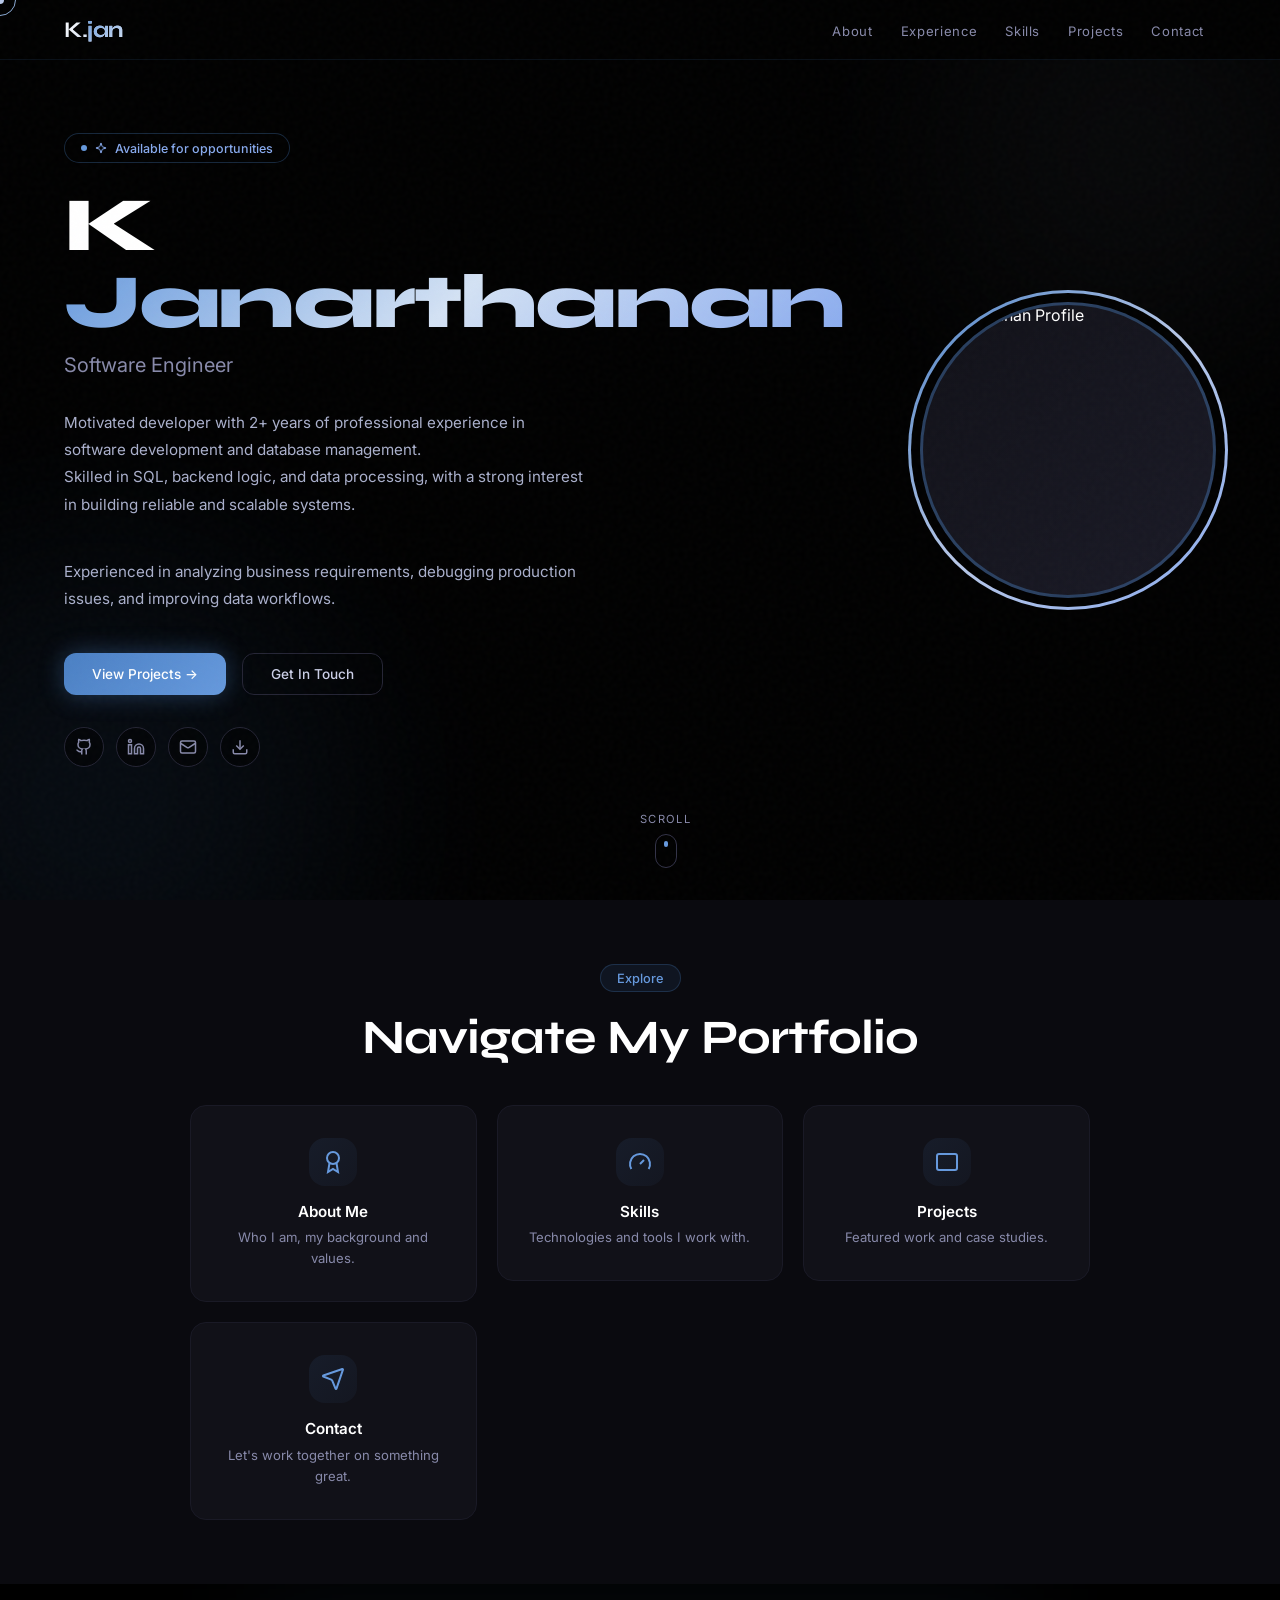
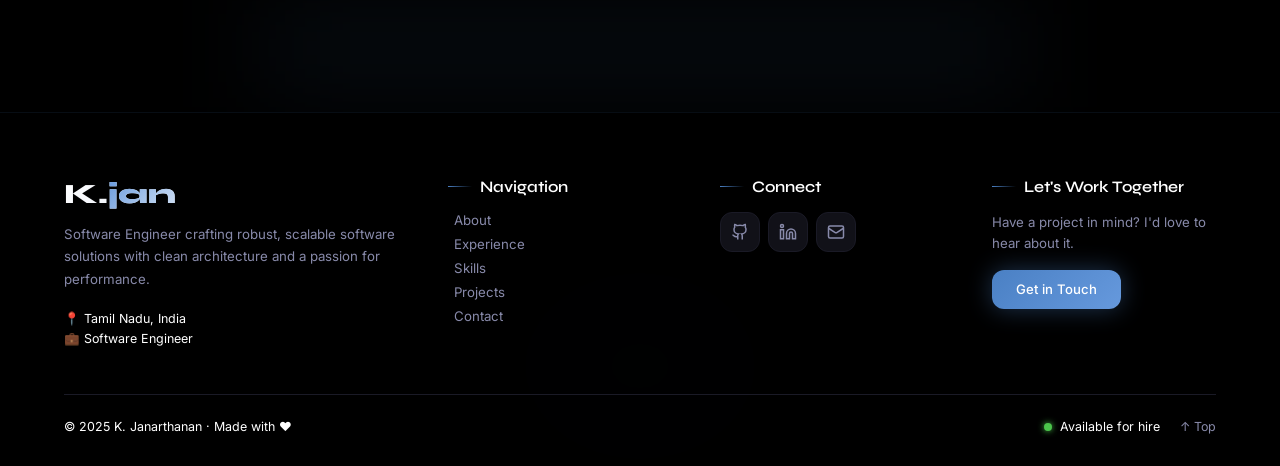
==== index.html @ 94e65953 "first commit" ====
<!DOCTYPE html>
<html lang="en">
<head>
  <meta charset="UTF-8">
  <meta name="viewport" content="width=device-width, initial-scale=1, maximum-scale=5">
  <title>K. Janarthanan | Software Engineer</title>
  <meta name="description" content="K. Janarthanan - Software Engineer specializing in full-stack development, system design, and scalable software solutions.">
  <link rel="preconnect" href="https://fonts.googleapis.com">
  <link href="https://fonts.googleapis.com/css2?family=Inter:wght@300;400;500;600;700&family=Syne:wght@400;500;600;700;800&display=swap" rel="stylesheet">
  <link rel="stylesheet" href="css/style.css">
</head>
<body>

<main id="main-content">

  <!-- HERO -->
  <section id="hero">
    <div class="blob blob-blue" style="width:600px;height:600px;bottom:-200px;left:-200px;opacity:.5"></div>
    <div class="blob blob-pearl" style="width:500px;height:500px;top:-100px;right:-100px;opacity:.5"></div>
    <div class="hero-inner">
      <div class="hero-content">
        <div class="hero-badge">
          <svg width="12" height="12" viewBox="0 0 24 24" fill="none" stroke="currentColor" stroke-width="2"><path d="M9.937 15.5A2 2 0 0 0 8.5 14.063l-6.135-1.582a.5.5 0 0 1 0-.962L8.5 9.936A2 2 0 0 0 9.937 8.5l1.582-6.135a.5.5 0 0 1 .963 0L14.063 8.5A2 2 0 0 0 15.5 9.937l6.135 1.581a.5.5 0 0 1 0 .964L15.5 14.063a2 2 0 0 0-1.437 1.437l-1.582 6.135a.5.5 0 0 1-.963 0z"/></svg>
          Available for opportunities
        </div>
        <h1 class="hero-name">
          <span class="first">K </span>
          <span class="last">Janarthanan</span>
        </h1>
        <p class="hero-role">Software Engineer</p>
        <p class="hero-desc">Motivated developer with 2+ years of professional experience in software development and database management.<br> 
		Skilled in SQL, backend logic, and data processing, with a strong interest in building reliable and scalable systems.
		</p>
		<p class="hero-desc">Experienced in analyzing business requirements, debugging production issues, and improving data workflows.<br> </p>
        <div class="hero-ctas">
          <a href="pages/projects.html" class="btn-primary">View Projects →</a>
          <a href="pages/contact.html" class="btn-outline">Get In Touch</a>
        </div>
        <div class="hero-socials">
          <a href="https://github.com//janarth73" target="_blank" rel="noopener noreferrer" class="hero-social" aria-label="GitHub">
            <svg viewBox="0 0 24 24" fill="none" stroke="currentColor" stroke-width="2"><path d="M15 22v-4a4.8 4.8 0 0 0-1-3.5c3 0 6-2 6-5.5.08-1.25-.27-2.48-1-3.5.28-1.15.28-2.35 0-3.5 0 0-1 0-3 1.5-2.64-.5-5.36-.5-8 0C6 2 5 2 5 2c-.3 1.15-.3 2.35 0 3.5A5.403 5.403 0 0 0 4 9c0 3.5 3 5.5 6 5.5-.39.49-.68 1.05-.85 1.65-.17.6-.22 1.23-.15 1.85v4"/><path d="M9 18c-4.51 2-5-2-7-2"/></svg>
          </a>
          <a href="https://linkedin.com/in/kjanarthanan" target="_blank" rel="noopener noreferrer" class="hero-social" aria-label="LinkedIn">
            <svg viewBox="0 0 24 24" fill="none" stroke="currentColor" stroke-width="2"><path d="M16 8a6 6 0 0 1 6 6v7h-4v-7a2 2 0 0 0-2-2 2 2 0 0 0-2 2v7h-4v-7a6 6 0 0 1 6-6z"/><rect width="4" height="12" x="2" y="9"/><circle cx="4" cy="4" r="2"/></svg>
          </a>
          <a href="mailto:janarthanank2002@email.com" class="hero-social" aria-label="Email">
            <svg viewBox="0 0 24 24" fill="none" stroke="currentColor" stroke-width="2"><rect width="20" height="16" x="2" y="4" rx="2"/><path d="m22 7-8.97 5.7a1.94 1.94 0 0 1-2.06 0L2 7"/></svg>
          </a>
          <a href="resume/JanarthananResume.pdf" class="hero-social" download="K_Janarthanan_Resume.pdf" aria-label="Download Resume">
            <svg viewBox="0 0 24 24" fill="none" stroke="currentColor" stroke-width="2"><path d="M21 15v4a2 2 0 0 1-2 2H5a2 2 0 0 1-2-2v-4"/><polyline points="7 10 12 15 17 10"/><line x1="12" x2="12" y1="15" y2="3"/></svg>
          </a>
        </div>
      </div>
      <div class="hero-avatar-wrap">
        <div class="hero-avatar-ring"><div class="hero-avatar-ring-inner"></div></div>
        <div class="hero-avatar-img"> <img src="images/profile.PNG"  width="290" height="290" alt="Janarthanan Profile">
        <div class="hero-avatar-badge">
          <svg width="28" height="28" viewBox="0 0 24 24" fill="none" stroke="#4a80c4" stroke-width="2"><path d="M15 22v-4a4.8 4.8 0 0 0-1-3.5c3 0 6-2 6-5.5.08-1.25-.27-2.48-1-3.5.28-1.15.28-2.35 0-3.5 0 0-1 0-3 1.5-2.64-.5-5.36-.5-8 0C6 2 5 2 5 2c-.3 1.15-.3 2.35 0 3.5A5.403 5.403 0 0 0 4 9c0 3.5 3 5.5 6 5.5-.39.49-.68 1.05-.85 1.65-.17.6-.22 1.23-.15 1.85v4"/><path d="M9 18c-4.51 2-5-2-7-2"/></svg>
        </div>
        <div class="hero-avatar-badge2">
          <svg width="20" height="20" viewBox="0 0 24 24" fill="none" stroke="#6699dd" stroke-width="2"><polyline points="16 18 22 12 16 6"/><polyline points="8 6 2 12 8 18"/></svg>
        </div>
      </div>
    </div>
    <div class="hero-scroll">Scroll<div class="scroll-mouse"><div class="scroll-wheel"></div></div></div>
  </section>

  <!-- Quick nav cards -->
  <section style="padding:4rem 5%;background:var(--black-90);">
    <div style="text-align:center;margin-bottom:2.5rem;" class="reveal">
      <div class="section-badge">Explore</div>
      <h2 class="section-title">Navigate My Portfolio</h2>
    </div>
    <div style="display:grid;grid-template-columns:repeat(auto-fit,minmax(220px,1fr));gap:1.25rem;max-width:900px;margin:0 auto;" class="reveal">
      <a href="pages/about.html" style="text-decoration:none;">
        <div class="about-card" style="text-align:center;padding:2rem 1.5rem;">
          <div class="about-card-icon" style="margin:0 auto 1rem;"><svg viewBox="0 0 24 24" fill="none" stroke="currentColor" stroke-width="2"><circle cx="12" cy="8" r="6"/><path d="M15.477 12.89 17 22l-5-3-5 3 1.523-9.11"/></svg></div>
          <h4>About Me</h4><p>Who I am, my background and values.</p>
        </div>
      </a>
      <a href="pages/skills.html" style="text-decoration:none;">
        <div class="about-card" style="text-align:center;padding:2rem 1.5rem;">
          <div class="about-card-icon" style="margin:0 auto 1rem;"><svg viewBox="0 0 24 24" fill="none" stroke="currentColor" stroke-width="2"><path d="m12 14 4-4"/><path d="M3.34 19a10 10 0 1 1 17.32 0"/></svg></div>
          <h4>Skills</h4><p>Technologies and tools I work with.</p>
        </div>
      </a>
      <a href="pages/projects.html" style="text-decoration:none;">
        <div class="about-card" style="text-align:center;padding:2rem 1.5rem;">
          <div class="about-card-icon" style="margin:0 auto 1rem;"><svg viewBox="0 0 24 24" fill="none" stroke="currentColor" stroke-width="2"><rect width="20" height="16" x="2" y="4" rx="2"/></svg></div>
          <h4>Projects</h4><p>Featured work and case studies.</p>
        </div>
      </a>
      <a href="pages/contact.html" style="text-decoration:none;">
        <div class="about-card" style="text-align:center;padding:2rem 1.5rem;">
          <div class="about-card-icon" style="margin:0 auto 1rem;"><svg viewBox="0 0 24 24" fill="none" stroke="currentColor" stroke-width="2"><path d="M14.536 21.686a.5.5 0 0 0 .937-.024l6.5-19a.496.496 0 0 0-.635-.635l-19 6.5a.5.5 0 0 0-.024.937l7.93 3.18a2 2 0 0 1 1.112 1.11z"/></svg></div>
          <h4>Contact</h4><p>Let's work together on something great.</p>
        </div>
      </a>
    </div>
  </section>

</main>

<script src="js/layout.js"></script>
<script src="js/main.js"></script>
<script>
  document.addEventListener('DOMContentLoaded', () => {
    if (typeof initShared === 'function') initShared();
  });
</script>
</body>
</html>
---- css/style.css ----
/* =============================================
   K. JANARTHANAN PORTFOLIO — STYLESHEET
   Black & Pearl Blue Theme
   ============================================= */

/* ---- CSS VARIABLES ---- */
:root {
  --black:        #000000;
  --black-90:     #0a0a0f;
  --black-80:     #0f0f1a;
  --zinc-900:     #111118;
  --zinc-800:     #1a1a26;
  --zinc-700:     #252535;
  --zinc-600:     #333348;
  --zinc-400:     #888aaa;
  --zinc-300:     #aab0cc;
  --zinc-200:     #ccd0e8;
  --zinc-100:     #e8ebf5;
  --white:        #ffffff;
  --pearl:        #b8c8e8;
  --pearl-light:  #d4e2f4;
  --pearl-dark:   #8aaad4;
  --blue-500:     #4a80c4;
  --blue-400:     #6699dd;
  --blue-300:     #88aaee;
  --blue-glow:    rgba(74,128,196,0.4);
  --blue-subtle:  rgba(74,128,196,0.1);
  --blue-mid:     rgba(74,128,196,0.2);
}

/* ---- RESET ---- */
*, *::before, *::after { margin: 0; padding: 0; box-sizing: border-box; }
html { scroll-behavior: smooth; }
body {
  font-family: 'Inter', sans-serif;
  background: var(--black);
  color: var(--white);
  overflow-x: hidden;
}

/* ---- SCROLLBAR ---- */
::-webkit-scrollbar { width: 4px; }
::-webkit-scrollbar-track { background: var(--black-90); }
::-webkit-scrollbar-thumb { background: var(--zinc-700); border-radius: 2px; }

/* ---- PROGRESS BAR ---- */
#progress-bar {
  position: fixed; top: 0; left: 0; height: 2px;
  background: linear-gradient(90deg, var(--blue-500), var(--pearl), var(--blue-300));
  z-index: 10000; width: 0%; transition: width 0.1s;
}

/* ---- CURSOR ---- */
.cursor-dot {
  width: 8px; height: 8px; background: var(--pearl);
  border-radius: 50%; position: fixed; pointer-events: none;
  z-index: 9999; transform: translate(-50%, -50%);
}
.cursor-ring {
  width: 32px; height: 32px; border: 1px solid var(--pearl-dark);
  border-radius: 50%; position: fixed; pointer-events: none;
  z-index: 9998; transform: translate(-50%, -50%); transition: all 0.25s ease;
}

/* ---- NOISE OVERLAY ---- */
.noise {
  position: fixed; inset: 0; z-index: 9997; opacity: 0.025;
  pointer-events: none;
  background-image: url("data:image/svg+xml,%3Csvg viewBox='0 0 256 256' xmlns='http://www.w3.org/2000/svg'%3E%3Cfilter id='n'%3E%3CfeTurbulence type='fractalNoise' baseFrequency='.75' stitchTiles='stitch'/%3E%3C/filter%3E%3Crect width='100%25' height='100%25' filter='url(%23n)'/%3E%3C/svg%3E");
}

/* ---- SKIP LINK ---- */
.skip-link {
  position: absolute; top: -100px; left: 1rem;
  background: var(--blue-500); color: #fff;
  padding: 0.5rem 1rem; border-radius: 4px; z-index: 99999;
  transition: top 0.2s; text-decoration: none;
}
.skip-link:focus { top: 1rem; }

/* ---- NAV ---- */
nav {
  position: fixed; top: 0; left: 0; right: 0; z-index: 1000;
  padding: 1rem 5%; display: flex; justify-content: space-between; align-items: center;
  background: rgba(0,0,0,0.85); backdrop-filter: blur(16px);
  border-bottom: 1px solid rgba(74,128,196,0.12); transition: all 0.3s;
}
.nav-logo {
  font-family: 'Syne', sans-serif; font-size: 1.4rem; font-weight: 700;
  background: linear-gradient(135deg, #fff, var(--pearl));
  -webkit-background-clip: text; -webkit-text-fill-color: transparent;
  text-decoration: none; letter-spacing: -0.02em;
}
.nav-logo span {
  background: linear-gradient(135deg, var(--blue-400), var(--pearl-light));
  -webkit-background-clip: text; -webkit-text-fill-color: transparent;
}
.nav-links { display: flex; gap: 0.25rem; list-style: none; }
.nav-links a {
  text-decoration: none; font-size: 0.82rem; padding: 0.5rem 0.75rem;
  border-radius: 0.5rem; color: var(--zinc-400); transition: all 0.2s; letter-spacing: 0.05em;
}
.nav-links a:hover { color: #fff; background: rgba(255,255,255,0.05); }
.nav-links a.active { color: var(--blue-400); background: var(--blue-subtle); }
.hamburger {
  display: none; flex-direction: column; gap: 4px;
  cursor: pointer; padding: 0.5rem; background: none; border: none;
}
.hamburger span { width: 22px; height: 2px; background: #fff; border-radius: 1px; transition: all 0.3s; display: block; }
.nav-mobile-menu {
  display: none; position: fixed; top: 60px; left: 0; right: 0;
  background: rgba(0,0,0,0.97); backdrop-filter: blur(16px);
  border-bottom: 1px solid rgba(74,128,196,0.15);
  padding: 1rem; flex-direction: column; gap: 0.25rem; z-index: 999;
}
.nav-mobile-menu.open { display: flex; }
.nav-mobile-menu a {
  text-decoration: none; color: #fff; padding: 0.75rem 1rem;
  border-radius: 0.5rem; font-size: 0.95rem; transition: all 0.2s;
}
.nav-mobile-menu a:hover { color: var(--blue-400); background: var(--blue-subtle); }

/* ---- SHARED ELEMENTS ---- */
.blob { position: absolute; border-radius: 50%; filter: blur(100px); pointer-events: none; z-index: 0; }
.blob-blue { background: radial-gradient(circle, rgba(74,128,196,0.25), transparent); }
.blob-pearl { background: radial-gradient(circle, rgba(184,200,232,0.12), transparent); }

.section-divider {
  position: relative; height: 8rem; overflow: hidden; background: var(--black); z-index: 1;
}
.section-divider::before {
  content: ''; position: absolute; left: 50%; top: 50%; transform: translate(-50%, -50%);
  width: 60vw; height: 60px; background: rgba(74,128,196,0.12); filter: blur(50px);
}

section { padding: 5rem 5%; position: relative; overflow: hidden; }

.section-header { text-align: center; margin-bottom: 3rem; position: relative; z-index: 1; }
.section-badge {
  display: inline-flex; align-items: center; gap: 0.4rem;
  padding: 0.35rem 1rem; border-radius: 999px;
  background: var(--blue-subtle); border: 1px solid rgba(74,128,196,0.25);
  color: var(--blue-400); font-size: 0.8rem; font-weight: 500; margin-bottom: 1.25rem;
}
.section-title {
  font-family: 'Syne', sans-serif; font-size: clamp(2rem, 4vw, 3rem);
  font-weight: 700; letter-spacing: -0.02em; line-height: 1.1; margin-bottom: 1rem;
}
.section-title .grad {
  background: linear-gradient(135deg, var(--blue-400), var(--pearl-light));
  -webkit-background-clip: text; -webkit-text-fill-color: transparent;
}
.section-sub { color: var(--zinc-400); font-size: 1rem; line-height: 1.7; max-width: 680px; margin: 0 auto; }

.reveal { opacity: 0; transform: translateY(32px); transition: opacity 0.7s ease, transform 0.7s ease; }
.reveal.visible { opacity: 1; transform: translateY(0); }

/* ---- BUTTONS ---- */
.btn-primary {
  padding: 0.75rem 1.75rem;
  background: linear-gradient(135deg, var(--blue-500), var(--blue-400));
  color: #fff; text-decoration: none; border-radius: 0.75rem;
  font-size: 0.85rem; font-weight: 500; transition: all 0.3s;
  box-shadow: 0 0 24px var(--blue-glow); display: inline-flex; align-items: center; gap: 0.4rem;
}
.btn-primary:hover { transform: translateY(-2px); box-shadow: 0 0 36px var(--blue-glow); }
.btn-outline {
  padding: 0.75rem 1.75rem; background: transparent; color: var(--zinc-200);
  text-decoration: none; border-radius: 0.75rem; font-size: 0.85rem; font-weight: 500;
  border: 1px solid var(--zinc-700); transition: all 0.3s;
}
.btn-outline:hover { border-color: var(--blue-400); color: #fff; background: var(--blue-subtle); }
.tag {
  display: inline-flex; padding: 0.25rem 0.6rem; border-radius: 999px; font-size: 0.7rem;
  font-weight: 600; background: var(--blue-subtle); border: 1px solid rgba(74,128,196,0.2);
  color: var(--blue-400); transition: all 0.3s;
}
.tag:hover { background: var(--blue-mid); border-color: rgba(74,128,196,0.4); }
.tag-row { display: flex; flex-wrap: wrap; gap: 0.4rem; }

/* ---- HERO ---- */
#hero { min-height: 100vh; display: flex; align-items: center; justify-content: center; padding: 0 5%; background: var(--black); }
.hero-inner { display: grid; grid-template-columns: 1fr auto; gap: 4rem; align-items: center; max-width: 1200px; width: 100%; margin: 0 auto; }
.hero-badge {
  display: inline-flex; align-items: center; gap: 0.5rem; padding: 0.4rem 1rem;
  border-radius: 999px; background: rgba(0,0,0,0.6); backdrop-filter: blur(8px);
  border: 1px solid rgba(74,128,196,0.3); color: var(--blue-300);
  font-size: 0.78rem; font-weight: 500; margin-bottom: 1.5rem;
  animation: fadeUp 0.8s 0.2s forwards; opacity: 0;
}
.hero-badge::before { content: ''; width: 6px; height: 6px; border-radius: 50%; background: var(--blue-400); animation: pulse 2s infinite; }
.hero-name { font-family: 'Syne', sans-serif; font-size: clamp(2.5rem, 6vw, 5rem); font-weight: 800; letter-spacing: -0.03em; line-height: 1; margin-bottom: 0.75rem; animation: fadeUp 0.8s 0.4s forwards; opacity: 0; }
.hero-name .first { color: #fff; }
.hero-name .last { background: linear-gradient(135deg, var(--blue-400) 0%, var(--pearl-light) 50%, var(--blue-300) 100%); -webkit-background-clip: text; -webkit-text-fill-color: transparent; }
.hero-role { font-size: 1.25rem; font-weight: 400; color: var(--zinc-400); margin-bottom: 2rem; animation: fadeUp 0.8s 0.6s forwards; opacity: 0; }
.hero-desc { font-size: 0.95rem; line-height: 1.8; color: var(--zinc-300); max-width: 520px; margin-bottom: 2.5rem; animation: fadeUp 0.8s 0.8s forwards; opacity: 0; }
.hero-ctas { display: flex; gap: 1rem; flex-wrap: wrap; animation: fadeUp 0.8s 1s forwards; opacity: 0; }
.hero-socials { display: flex; gap: 0.75rem; margin-top: 2rem; animation: fadeUp 0.8s 1.2s forwards; opacity: 0; }
.hero-social {
  display: flex; align-items: center; justify-content: center;
  width: 40px; height: 40px; border-radius: 50%;
  background: rgba(0,0,0,0.5); border: 1px solid var(--zinc-700);
  color: var(--zinc-400); text-decoration: none; transition: all 0.3s;
}
.hero-social:hover { border-color: var(--blue-400); color: var(--blue-400); background: var(--blue-subtle); }
.hero-social svg { width: 18px; height: 18px; }
.hero-avatar-wrap { position: relative; width: 320px; height: 320px; flex-shrink: 0; animation: fadeUp 0.8s 0.5s forwards; opacity: 0; }
.hero-avatar-ring { position: absolute; inset: 0; border-radius: 50%; padding: 3px; background: linear-gradient(135deg, var(--blue-500), var(--pearl), var(--blue-300)); }
.hero-avatar-ring-inner { width: 100%; height: 100%; border-radius: 50%; background: var(--black); }
.hero-avatar-img {
  position: absolute; inset: 12px; border-radius: 50%; overflow: hidden;
  border: 3px solid rgba(74,128,196,0.4);
  display: flex; align-items: center; justify-content: center;
  background: linear-gradient(135deg, var(--zinc-900), var(--zinc-800));
}
.hero-avatar-initials { font-family: 'Syne', sans-serif; font-size: 4rem; font-weight: 800; background: linear-gradient(135deg, var(--blue-400), var(--pearl-light)); -webkit-background-clip: text; -webkit-text-fill-color: transparent; }
.hero-avatar-badge, .hero-avatar-badge2 {
  position: absolute; background: var(--zinc-900); border: 1px solid rgba(74,128,196,0.3); padding: 0.6rem; border-radius: 0.75rem; z-index: 2;
}
.hero-avatar-badge { top: -8px; right: -8px; animation: float 3s ease-in-out infinite; }
.hero-avatar-badge2 { bottom: -8px; left: -8px; animation: float 3s 1.5s ease-in-out infinite; }
.hero-scroll {
  position: absolute; bottom: 2rem; left: 50%; transform: translateX(-50%);
  display: flex; flex-direction: column; align-items: center; gap: 0.5rem;
  color: var(--zinc-400); font-size: 0.7rem; letter-spacing: 0.12em; text-transform: uppercase;
  animation: fadeUp 1s 1.6s forwards; opacity: 0;
}
.scroll-mouse { width: 22px; height: 34px; border: 1px solid var(--zinc-600); border-radius: 99px; display: flex; justify-content: center; padding-top: 6px; }
.scroll-wheel { width: 4px; height: 6px; background: var(--blue-400); border-radius: 99px; animation: scrollDown 2s infinite; }

/* ---- ABOUT ---- */
#about { background: var(--black-90); }
.about-grid { display: grid; grid-template-columns: 1fr 1fr; gap: 4rem; align-items: start; position: relative; z-index: 1; }
.about-text p { font-size: 0.95rem; line-height: 1.9; color: var(--zinc-300); margin-bottom: 1.25rem; }
.about-text strong { color: #fff; font-weight: 500; }
.about-stats { display: grid; grid-template-columns: 1fr 1fr; gap: 2px; margin-top: 2.5rem; }
.stat-card { background: var(--zinc-900); border: 1px solid var(--zinc-800); padding: 1.5rem; transition: all 0.3s; }
.stat-card:hover { border-color: rgba(74,128,196,0.3); }
.stat-num { font-family: 'Syne', sans-serif; font-size: 2.5rem; font-weight: 700; background: linear-gradient(135deg, var(--blue-400), var(--pearl)); -webkit-background-clip: text; -webkit-text-fill-color: transparent; }
.stat-label { font-size: 0.72rem; letter-spacing: 0.1em; text-transform: uppercase; color: var(--zinc-400); margin-top: 0.25rem; }
.about-info { background: var(--zinc-900); border: 1px solid var(--zinc-800); border-radius: 1rem; padding: 1.5rem; }
.about-info-item { display: flex; justify-content: space-between; padding: 0.85rem 0; border-bottom: 1px solid var(--zinc-800); font-size: 0.88rem; }
.about-info-item:last-child { border-bottom: none; }
.about-info-key { font-size: 0.72rem; letter-spacing: 0.1em; text-transform: uppercase; color: var(--zinc-400); }
.about-info-val { color: var(--zinc-200); }
.open-to-work { color: #4bc44b !important; }
.about-cards { display: grid; grid-template-columns: 1fr 1fr; gap: 1rem; margin-top: 1.5rem; }
.about-card { background: var(--zinc-900); border: 1px solid var(--zinc-800); border-radius: 1rem; padding: 1.5rem; transition: all 0.4s; position: relative; overflow: hidden; }
.about-card::before { content: ''; position: absolute; inset: 0; background: linear-gradient(135deg, rgba(74,128,196,0.12), transparent); opacity: 0; transition: opacity 0.4s; }
.about-card:hover { border-color: rgba(74,128,196,0.4); }
.about-card:hover::before { opacity: 1; }
.about-card-icon { width: 48px; height: 48px; border-radius: 1rem; background: linear-gradient(135deg, var(--blue-subtle), rgba(74,128,196,0.05)); display: flex; align-items: center; justify-content: center; margin-bottom: 1rem; color: var(--blue-400); }
.about-card-icon svg { width: 24px; height: 24px; }
.about-card h4 { font-size: 0.95rem; font-weight: 600; color: #fff; margin-bottom: 0.4rem; }
.about-card p { font-size: 0.82rem; color: var(--zinc-400); line-height: 1.6; }

/* ---- EXPERIENCE / TIMELINE ---- */
#experience { background: var(--black-80); }
.timeline { position: relative; max-width: 900px; margin: 0 auto; }
.timeline::before { content: ''; position: absolute; left: 50%; top: 0; bottom: 0; width: 1px; background: linear-gradient(to bottom, rgba(74,128,196,0.5), rgba(74,128,196,0.2), transparent); transform: translateX(-50%); }
.timeline-item { position: relative; margin-bottom: 3rem; }
.timeline-dot { position: absolute; left: 50%; top: 0; width: 14px; height: 14px; background: var(--blue-500); border-radius: 50%; transform: translateX(-50%); box-shadow: 0 0 0 3px var(--black), 0 0 0 5px rgba(74,128,196,0.3); }
.tl-dot-faded { background: rgba(74,128,196,0.5); }
.tl-dot-faded2 { background: rgba(74,128,196,0.35); }
.timeline-content { background: var(--zinc-900); border: 1px solid var(--zinc-800); border-radius: 1rem; padding: 1.5rem; transition: all 0.3s; position: relative; }
.timeline-content::before { content: ''; position: absolute; top: 0; left: 0; right: 0; height: 2px; background: linear-gradient(90deg, var(--blue-500), var(--pearl-dark)); border-radius: 1rem 1rem 0 0; opacity: 0; transition: opacity 0.3s; }
.timeline-content:hover { border-color: rgba(74,128,196,0.35); }
.timeline-content:hover::before { opacity: 1; }
.tl-right { margin-left: 55%; }
.tl-left { margin-right: 55%; }
.timeline-date { font-size: 0.72rem; letter-spacing: 0.1em; text-transform: uppercase; color: var(--zinc-400); margin-bottom: 0.5rem; display: flex; align-items: center; gap: 0.5rem; flex-wrap: wrap; }
.timeline-status { padding: 0.2rem 0.5rem; border-radius: 999px; font-size: 0.65rem; font-weight: 600; }
.status-current { background: rgba(74,196,74,0.1); border: 1px solid rgba(74,196,74,0.3); color: #4bc44b; }
.status-past { background: var(--zinc-800); border: 1px solid var(--zinc-700); color: var(--zinc-400); }
.timeline-job { font-family: 'Syne', sans-serif; font-size: 1.2rem; font-weight: 600; color: #fff; margin-bottom: 0.25rem; transition: color 0.3s; }
.timeline-content:hover .timeline-job { color: var(--blue-400); }
.timeline-company { font-size: 0.88rem; color: var(--zinc-400); margin-bottom: 1rem; }
.timeline-desc { font-size: 0.85rem; color: var(--zinc-300); line-height: 1.7; margin-bottom: 1rem; }
.timeline-bullets { list-style: none; margin-bottom: 1rem; }
.timeline-bullets li { font-size: 0.83rem; color: var(--zinc-300); padding: 0.3rem 0 0.3rem 1.2rem; position: relative; }
.timeline-bullets li::before { content: '▸'; position: absolute; left: 0; color: var(--blue-400); }
.tl-cta { text-align: center; margin-top: 3rem; color: var(--zinc-400); font-size: 0.85rem; }
.tl-cta a { color: var(--blue-300); margin-left: 0.4rem; text-decoration: none; transition: color 0.2s; }
.tl-cta a:hover { color: var(--pearl-light); }

/* ---- SKILLS ---- */
#skills { background: var(--black); }
.skills-tabs { display: flex; gap: 0.5rem; margin-bottom: 2.5rem; flex-wrap: wrap; }
.skill-tab {
  padding: 0.5rem 1.25rem; border-radius: 999px; font-size: 0.82rem; cursor: pointer;
  border: 1px solid var(--zinc-700); color: var(--zinc-400); background: transparent;
  transition: all 0.3s; font-family: 'Inter', sans-serif;
}
.skill-tab.active, .skill-tab:hover { background: var(--blue-subtle); border-color: rgba(74,128,196,0.5); color: var(--blue-400); }
.skills-featured { background: var(--zinc-900); border: 1px solid var(--zinc-800); border-radius: 1.25rem; padding: 2rem; margin-bottom: 2rem; }
.skills-featured-title { font-family: 'Syne', sans-serif; font-size: 1.75rem; font-weight: 700; background: linear-gradient(135deg, var(--blue-400), var(--pearl-light)); -webkit-background-clip: text; -webkit-text-fill-color: transparent; margin-bottom: 1.25rem; }
.skills-pills { display: flex; flex-wrap: wrap; gap: 0.5rem; }
.skill-pill {
  padding: 0.5rem 1rem; border-radius: 999px; background: var(--zinc-800);
  border: 1px solid rgba(74,128,196,0.2); color: var(--zinc-200);
  font-size: 0.82rem; transition: all 0.3s; cursor: default;
}
.skill-pill:hover { border-color: rgba(74,128,196,0.5); background: var(--blue-subtle); color: #fff; }
.skills-tech-grid { display: grid; grid-template-columns: repeat(auto-fill, minmax(100px, 1fr)); gap: 0.75rem; margin-top: 2rem; }
.tech-card {
  background: var(--zinc-900); border: 1px solid var(--zinc-800); border-radius: 0.75rem;
  padding: 1rem; display: flex; flex-direction: column; align-items: center; gap: 0.5rem;
  transition: all 0.3s; cursor: default;
}
.tech-card:hover { border-color: rgba(74,128,196,0.4); background: var(--zinc-800); box-shadow: 0 0 20px rgba(74,128,196,0.15); }
.tech-icon { width: 36px; height: 36px; color: var(--blue-400); }
.tech-name { font-size: 0.72rem; color: var(--zinc-400); text-align: center; font-weight: 500; }
.tech-card:hover .tech-name { color: #fff; }
.skills-marquee-wrap { overflow: hidden; position: relative; margin-top: 2rem; }
.skills-marquee-wrap::before, .skills-marquee-wrap::after { content: ''; position: absolute; top: 0; bottom: 0; width: 5rem; z-index: 2; pointer-events: none; }
.skills-marquee-wrap::before { left: 0; background: linear-gradient(to right, var(--black), transparent); }
.skills-marquee-wrap::after { right: 0; background: linear-gradient(to left, var(--black), transparent); }
.skills-marquee { display: flex; gap: 0.75rem; animation: marquee 25s linear infinite; }
.marquee-item {
  flex-shrink: 0; padding: 0.45rem 1rem; border-radius: 999px;
  background: var(--zinc-900); border: 1px solid var(--zinc-800);
  color: var(--zinc-400); font-size: 0.8rem; white-space: nowrap; transition: all 0.3s;
}
.marquee-item:hover { border-color: rgba(74,128,196,0.3); color: #fff; }

/* ---- PROJECTS ---- */
#projects { background: var(--black-90); }
.projects-filters { display: flex; flex-wrap: wrap; gap: 0.5rem; justify-content: center; margin-bottom: 2.5rem; }
.filter-btn {
  padding: 0.4rem 1rem; border-radius: 999px; font-size: 0.8rem; cursor: pointer;
  border: 1px solid var(--zinc-700); color: var(--zinc-400); background: transparent;
  transition: all 0.3s; font-family: 'Inter', sans-serif;
}
.filter-btn.active { background: linear-gradient(135deg, var(--blue-500), var(--blue-400)); border-color: transparent; color: #fff; box-shadow: 0 0 16px rgba(74,128,196,0.3); }
.filter-btn:not(.active):hover { border-color: rgba(74,128,196,0.4); color: var(--blue-400); background: var(--blue-subtle); }
.projects-grid { display: grid; grid-template-columns: repeat(auto-fill, minmax(320px, 1fr)); gap: 1.25rem; }
.project-card {
  background: var(--zinc-900); border: 1px solid var(--zinc-800); border-radius: 1rem;
  overflow: hidden; transition: all 0.4s; cursor: default;
  position: relative; display: flex; flex-direction: column;
}
.project-card::before { content: ''; position: absolute; top: 0; left: 0; right: 0; height: 2px; background: linear-gradient(90deg, var(--blue-500), var(--pearl-dark)); opacity: 0; transition: opacity 0.3s; }
.project-card:hover { transform: translateY(-4px); border-color: rgba(74,128,196,0.4); box-shadow: 0 20px 40px rgba(0,0,0,0.5), 0 0 30px rgba(74,128,196,0.1); }
.project-card:hover::before { opacity: 1; }
.project-img { position: relative; height: 180px; overflow: hidden; background: linear-gradient(135deg, var(--zinc-900), var(--zinc-800)); }
.project-img-placeholder { width: 100%; height: 100%; display: flex; align-items: center; justify-content: center; }
.project-num-bg { font-family: 'Syne', sans-serif; font-size: 5rem; font-weight: 800; color: rgba(74,128,196,0.08); line-height: 1; }
.project-category {
  position: absolute; top: 0.75rem; left: 0.75rem; padding: 0.25rem 0.6rem;
  border-radius: 999px; font-size: 0.7rem; font-weight: 500;
  background: rgba(0,0,0,0.6); backdrop-filter: blur(8px);
  border: 1px solid rgba(74,128,196,0.3); color: var(--blue-300);
}
.project-body { padding: 1.25rem; flex: 1; display: flex; flex-direction: column; }
.project-title { font-family: 'Syne', sans-serif; font-size: 1.1rem; font-weight: 600; color: #fff; margin-bottom: 0.5rem; transition: color 0.3s; display: flex; align-items: center; gap: 0.4rem; }
.project-card:hover .project-title { color: var(--blue-400); }
.project-arrow { width: 16px; height: 16px; opacity: 0; transform: translateX(-4px); transition: all 0.3s; flex-shrink: 0; }
.project-card:hover .project-arrow { opacity: 1; transform: translateX(0); }
.project-desc { font-size: 0.83rem; color: var(--zinc-400); line-height: 1.65; margin-bottom: 1rem; flex: 1; }
.project-tags { display: flex; flex-wrap: wrap; gap: 0.35rem; margin-bottom: 1rem; }
.project-footer { border-top: 1px solid var(--zinc-800); padding-top: 0.75rem; display: flex; gap: 0.5rem; }
.btn-code, .btn-demo {
  flex: 1; padding: 0.5rem 0.75rem; border-radius: 0.5rem; font-size: 0.75rem;
  font-weight: 500; text-align: center; text-decoration: none; transition: all 0.3s;
  display: flex; align-items: center; justify-content: center; gap: 0.35rem;
}
.btn-code { background: var(--zinc-800); border: 1px solid var(--zinc-700); color: var(--zinc-300); }
.btn-code:hover { border-color: rgba(74,128,196,0.4); color: #fff; }
.btn-demo { background: linear-gradient(135deg, var(--blue-500), var(--blue-400)); color: #fff; border: none; box-shadow: 0 0 12px rgba(74,128,196,0.25); }
.btn-demo:hover { box-shadow: 0 0 20px rgba(74,128,196,0.4); transform: translateY(-1px); }

/* ---- CONTACT ---- */
#contact { background: var(--black); }
.contact-grid { display: grid; grid-template-columns: 1fr 1fr; gap: 3rem; max-width: 1000px; margin: 0 auto; position: relative; z-index: 1; }
.contact-form-card { background: var(--zinc-900); border: 1px solid var(--zinc-800); border-radius: 1rem; padding: 2rem; transition: border-color 0.3s; }
.contact-form-card:hover { border-color: rgba(74,128,196,0.2); }
.form-title { font-family: 'Syne', sans-serif; font-size: 1.25rem; font-weight: 600; color: #fff; margin-bottom: 0.5rem; display: flex; align-items: center; gap: 0.5rem; }
.form-subtitle { font-size: 0.83rem; color: var(--zinc-400); margin-bottom: 1.5rem; }
.form-row { display: grid; grid-template-columns: 1fr 1fr; gap: 1rem; margin-bottom: 0; }
.form-group { margin-bottom: 1rem; }
.form-label { display: block; font-size: 0.8rem; font-weight: 500; color: var(--zinc-300); margin-bottom: 0.4rem; }
.form-input, .form-textarea {
  width: 100%; background: rgba(255,255,255,0.04); border: 1px solid var(--zinc-700);
  border-radius: 0.5rem; padding: 0.7rem 0.9rem;
  font-family: 'Inter', sans-serif; font-size: 0.88rem; color: #fff; outline: none;
  transition: border-color 0.2s;
}
.form-input::placeholder, .form-textarea::placeholder { color: var(--zinc-600); }
.form-input:focus, .form-textarea:focus { border-color: var(--blue-400); }
.form-textarea { min-height: 130px; resize: none; }
.btn-submit {
  width: 100%; padding: 0.85rem; background: linear-gradient(135deg, var(--blue-500), var(--blue-400));
  color: #fff; border: none; border-radius: 0.5rem;
  font-family: 'Inter', sans-serif; font-size: 0.88rem; font-weight: 500; cursor: pointer;
  transition: all 0.3s; box-shadow: 0 0 20px rgba(74,128,196,0.25);
}
.btn-submit:hover { box-shadow: 0 0 32px rgba(74,128,196,0.4); transform: translateY(-1px); }
.contact-info-card { background: var(--zinc-900); border: 1px solid var(--zinc-800); border-radius: 1rem; padding: 2rem; margin-bottom: 1rem; }
.contact-info-title { font-family: 'Syne', sans-serif; font-size: 1.25rem; font-weight: 600; color: #fff; margin-bottom: 1.5rem; display: flex; align-items: center; gap: 0.5rem; }
.contact-row { display: flex; align-items: flex-start; gap: 1rem; padding: 0.75rem 0; border-bottom: 1px solid var(--zinc-800); }
.contact-icon { width: 42px; height: 42px; border-radius: 0.75rem; background: linear-gradient(135deg, var(--blue-subtle), rgba(74,128,196,0.05)); display: flex; align-items: center; justify-content: center; flex-shrink: 0; color: var(--blue-400); }
.contact-icon svg { width: 18px; height: 18px; }
.contact-label { font-size: 0.72rem; letter-spacing: 0.08em; text-transform: uppercase; color: var(--zinc-400); margin-bottom: 0.2rem; }
.contact-val { font-size: 0.88rem; color: var(--zinc-200); }
.contact-val a { color: var(--blue-300); text-decoration: none; transition: color 0.2s; }
.contact-val a:hover { color: var(--pearl-light); }
.available-badge { background: linear-gradient(135deg, rgba(74,128,196,0.15), rgba(74,128,196,0.05)); border: 1px solid rgba(74,128,196,0.25); border-radius: 1rem; padding: 1.25rem; display: flex; align-items: center; gap: 1rem; }
.avail-dot { width: 10px; height: 10px; border-radius: 50%; background: #4bc44b; flex-shrink: 0; box-shadow: 0 0 8px #4bc44b; animation: pulse 2s infinite; }
.avail-text h4 { font-size: 0.95rem; font-weight: 600; background: linear-gradient(135deg, var(--blue-400), var(--pearl-light)); -webkit-background-clip: text; -webkit-text-fill-color: transparent; }
.avail-text p { font-size: 0.8rem; color: var(--zinc-400); margin-top: 0.2rem; }

/* ---- FOOTER ---- */
footer { background: var(--black); border-top: 1px solid rgba(74,128,196,0.1); padding: 4rem 5% 2rem; position: relative; overflow: hidden; }
.footer-grid { display: grid; grid-template-columns: 1.5fr 1fr 1fr 1fr; gap: 3rem; margin-bottom: 3rem; position: relative; z-index: 1; }
.footer-brand {
  font-family: 'Syne', sans-serif; font-size: 1.75rem; font-weight: 800;
  background: linear-gradient(135deg, #fff, var(--pearl));
  -webkit-background-clip: text; -webkit-text-fill-color: transparent;
  display: block; margin-bottom: 0.75rem; text-decoration: none;
}
.footer-brand span { background: linear-gradient(135deg, var(--blue-400), var(--pearl-light)); -webkit-background-clip: text; -webkit-text-fill-color: transparent; }
.footer-desc { font-size: 0.83rem; color: var(--zinc-400); line-height: 1.7; margin-bottom: 1.25rem; }
.footer-meta { display: flex; flex-direction: column; gap: 0.35rem; font-size: 0.78rem; color: var(--zinc-500); }
.footer-heading { font-family: 'Syne', sans-serif; font-size: 1rem; font-weight: 600; color: #fff; margin-bottom: 1rem; display: flex; align-items: center; gap: 0.5rem; }
.footer-heading::before { content: ''; display: inline-block; width: 24px; height: 1px; background: linear-gradient(to right, var(--blue-500), transparent); }
.footer-links { list-style: none; }
.footer-links li { margin-bottom: 0.5rem; }
.footer-links a { font-size: 0.83rem; color: var(--zinc-400); text-decoration: none; transition: all 0.2s; display: flex; align-items: center; gap: 0.35rem; }
.footer-links a::before { content: ''; display: inline-block; width: 0; height: 1px; background: var(--blue-400); transition: width 0.2s; }
.footer-links a:hover { color: var(--blue-400); }
.footer-links a:hover::before { width: 8px; }
.footer-socials { display: grid; grid-template-columns: repeat(3, 40px); gap: 0.5rem; }
.footer-social { display: flex; align-items: center; justify-content: center; width: 40px; height: 40px; border-radius: 0.75rem; background: var(--zinc-900); border: 1px solid var(--zinc-800); color: var(--zinc-400); text-decoration: none; transition: all 0.3s; }
.footer-social:hover { border-color: rgba(74,128,196,0.4); color: var(--blue-400); background: var(--blue-subtle); }
.footer-social svg { width: 18px; height: 18px; }
.footer-cta-text { font-size: 0.83rem; color: var(--zinc-400); margin-bottom: 1rem; line-height: 1.6; }
.footer-cta-btn { font-size: 0.82rem; padding: 0.7rem 1.5rem; border-radius: 0.75rem; }
.footer-bottom { border-top: 1px solid var(--zinc-800); padding-top: 1.5rem; display: flex; justify-content: space-between; align-items: center; flex-wrap: wrap; gap: 1rem; position: relative; z-index: 1; }
.footer-copy { font-size: 0.78rem; color: var(--zinc-500); }
.footer-right { display: flex; align-items: center; gap: 1.25rem; }
.footer-hire { display: flex; align-items: center; gap: 0.5rem; font-size: 0.78rem; color: var(--zinc-500); }
.hire-dot { width: 8px; height: 8px; border-radius: 50%; background: #4bc44b; box-shadow: 0 0 6px #4bc44b; }
.back-top { background: none; border: none; cursor: pointer; color: var(--zinc-400); font-size: 0.78rem; display: flex; align-items: center; gap: 0.35rem; transition: color 0.2s; font-family: 'Inter', sans-serif; }
.back-top:hover { color: var(--blue-400); }

/* ---- ANIMATIONS ---- */
@keyframes fadeUp   { from { opacity: 0; transform: translateY(28px); } to { opacity: 1; transform: translateY(0); } }
@keyframes pulse    { 0%,100% { opacity:1; transform:scale(1); } 50% { opacity:.5; transform:scale(.8); } }
@keyframes float    { 0%,100% { transform:translateY(0); } 50% { transform:translateY(-8px); } }
@keyframes scrollDown { 0% { transform:translateY(0); opacity:1; } 100% { transform:translateY(12px); opacity:0; } }
@keyframes marquee  { from { transform:translateX(0); } to { transform:translateX(-50%); } }

/* ---- RESPONSIVE ---- */
@media (max-width: 1024px) {
  .footer-grid { grid-template-columns: 1fr 1fr; }
}
@media (max-width: 900px) {
  .about-grid { grid-template-columns: 1fr; }
  .contact-grid { grid-template-columns: 1fr; }
  .hero-avatar-wrap { display: none; }
  .hero-inner { grid-template-columns: 1fr; }
  .timeline::before { left: 0; }
  .timeline-dot { left: 0; transform: none; }
  .tl-right, .tl-left { margin-left: 2rem !important; margin-right: 0 !important; }
  .form-row { grid-template-columns: 1fr; }
}
@media (max-width: 640px) {
  nav { padding: 0.75rem 4%; }
  .nav-links { display: none; }
  .hamburger { display: flex; }
  section { padding: 4rem 4%; }
  .about-cards { grid-template-columns: 1fr; }
  .footer-grid { grid-template-columns: 1fr; }
  .hero-ctas { flex-direction: column; }
  .projects-grid { grid-template-columns: 1fr; }
  .skills-tech-grid { grid-template-columns: repeat(3, 1fr); }
}
/* =============================================
   EXPERIENCE PAGE — experience.css
   K. Janarthanan Portfolio
   ============================================= */

/* ── PAGE HERO ── */
.exp-page-hero {
  padding: 8rem 5% 3rem;
  text-align: center;
  position: relative;
  overflow: hidden;
}
.exp-page-hero .blob {
  position: absolute;
}

/* ── STATS STRIP ── */
.exp-stats {
  display: grid;
  grid-template-columns: repeat(4, 1fr);
  gap: 1px;
  max-width: 900px;
  margin: 3rem auto 0;
}
.exp-stat {
  background: var(--zinc-900);
  border: 1px solid var(--zinc-800);
  padding: 1.75rem 1.5rem;
  text-align: center;
  transition: border-color 0.3s;
}
.exp-stat:hover {
  border-color: rgba(74, 128, 196, 0.35);
}
.exp-stat-num {
  font-family: 'Syne', sans-serif;
  font-size: 2.4rem;
  font-weight: 700;
  background: linear-gradient(135deg, var(--blue-400), var(--pearl-light));
  -webkit-background-clip: text;
  -webkit-text-fill-color: transparent;
  line-height: 1;
  margin-bottom: 0.4rem;
}
.exp-stat-label {
  font-size: 0.72rem;
  letter-spacing: 0.1em;
  text-transform: uppercase;
  color: var(--zinc-400);
}

/* ── FILTER TABS ── */
.exp-filters {
  display: flex;
  gap: 0.5rem;
  justify-content: center;
  flex-wrap: wrap;
  margin: 3rem 0 2.5rem;
}
.exp-filter {
  padding: 0.45rem 1.2rem;
  border-radius: 999px;
  font-size: 0.8rem;
  cursor: pointer;
  border: 1px solid var(--zinc-700);
  color: var(--zinc-400);
  background: transparent;
  transition: all 0.3s;
  font-family: 'Inter', sans-serif;
}
.exp-filter.active {
  background: linear-gradient(135deg, var(--blue-500), var(--blue-400));
  border-color: transparent;
  color: #fff;
  box-shadow: 0 0 16px rgba(74, 128, 196, 0.3);
}
.exp-filter:not(.active):hover {
  border-color: rgba(74, 128, 196, 0.4);
  color: var(--blue-400);
  background: var(--blue-subtle);
}

/* ── EXPERIENCE CARDS ── */
.exp-section {
  padding: 0 5% 5rem;
  position: relative;
}
.exp-list {
  max-width: 900px;
  margin: 0 auto;
  display: flex;
  flex-direction: column;
  gap: 1.5rem;
}

.exp-card {
  background: var(--zinc-900);
  border: 1px solid var(--zinc-800);
  border-radius: 1.25rem;
  overflow: hidden;
  transition: all 0.4s;
  position: relative;
}
.exp-card::before {
  content: '';
  position: absolute;
  top: 0;
  left: 0;
  right: 0;
  height: 3px;
  background: linear-gradient(90deg, var(--blue-500), var(--pearl-dark));
  opacity: 0;
  transition: opacity 0.3s;
}
.exp-card:hover {
  border-color: rgba(74, 128, 196, 0.4);
  box-shadow: 0 16px 40px rgba(0, 0, 0, 0.4), 0 0 30px rgba(74, 128, 196, 0.08);
  transform: translateY(-2px);
}
.exp-card:hover::before {
  opacity: 1;
}

/* Card Header */
.exp-card-header {
  display: flex;
  align-items: flex-start;
  gap: 1.25rem;
  padding: 1.75rem 1.75rem 1.25rem;
  cursor: pointer;
}
.exp-logo {
  width: 56px;
  height: 56px;
  border-radius: 0.875rem;
  background: linear-gradient(135deg, var(--zinc-800), var(--zinc-700));
  border: 1px solid var(--zinc-700);
  display: flex;
  align-items: center;
  justify-content: center;
  flex-shrink: 0;
  font-family: 'Syne', sans-serif;
  font-size: 1.4rem;
  font-weight: 800;
  color: var(--blue-400);
  transition: border-color 0.3s;
}
.exp-card:hover .exp-logo {
  border-color: rgba(74, 128, 196, 0.4);
}
.exp-header-info {
  flex: 1;
  min-width: 0;
}
.exp-job-title {
  font-family: 'Syne', sans-serif;
  font-size: 1.15rem;
  font-weight: 600;
  color: #fff;
  margin-bottom: 0.25rem;
  transition: color 0.3s;
}
.exp-card:hover .exp-job-title {
  color: var(--blue-400);
}
.exp-company {
  font-size: 0.88rem;
  color: var(--zinc-300);
  font-weight: 500;
  margin-bottom: 0.5rem;
}
.exp-meta {
  display: flex;
  align-items: center;
  gap: 0.75rem;
  flex-wrap: wrap;
}
.exp-meta-item {
  display: flex;
  align-items: center;
  gap: 0.3rem;
  font-size: 0.75rem;
  color: var(--zinc-400);
}
.exp-meta-item svg {
  width: 13px;
  height: 13px;
  flex-shrink: 0;
}
.exp-header-right {
  display: flex;
  flex-direction: column;
  align-items: flex-end;
  gap: 0.5rem;
  flex-shrink: 0;
}
.exp-date-badge {
  padding: 0.3rem 0.8rem;
  border-radius: 999px;
  font-size: 0.72rem;
  font-weight: 600;
  background: var(--blue-subtle);
  border: 1px solid rgba(74, 128, 196, 0.25);
  color: var(--blue-400);
  white-space: nowrap;
}
.exp-type-badge {
  padding: 0.25rem 0.65rem;
  border-radius: 999px;
  font-size: 0.68rem;
  font-weight: 600;
  background: var(--zinc-800);
  border: 1px solid var(--zinc-700);
  color: var(--zinc-400);
}
.exp-toggle-btn {
  display: flex;
  align-items: center;
  gap: 0.3rem;
  font-size: 0.75rem;
  color: var(--zinc-400);
  background: none;
  border: none;
  cursor: pointer;
  font-family: 'Inter', sans-serif;
  transition: color 0.2s;
  padding: 0;
  margin-top: 0.25rem;
}
.exp-toggle-btn:hover {
  color: var(--blue-400);
}
.exp-toggle-btn svg {
  width: 14px;
  height: 14px;
  transition: transform 0.3s;
}
.exp-toggle-btn.open svg {
  transform: rotate(180deg);
}

/* Card Body — Accordion */
.exp-card-body {
  max-height: 0;
  overflow: hidden;
  transition: max-height 0.5s cubic-bezier(0.4, 0, 0.2, 1), padding 0.3s;
}
.exp-card-body.open {
  max-height: 1000px;
}
.exp-card-body-inner {
  padding: 0 1.75rem 1.75rem;
  border-top: 1px solid var(--zinc-800);
}

.exp-desc {
  font-size: 0.88rem;
  color: var(--zinc-300);
  line-height: 1.8;
  margin: 1.25rem 0 1.5rem;
}

/* Section labels inside card */
.exp-section-label {
  font-size: 0.72rem;
  letter-spacing: 0.1em;
  text-transform: uppercase;
  color: var(--zinc-400);
  margin-bottom: 0.75rem;
  display: flex;
  align-items: center;
  gap: 0.5rem;
}
.exp-section-label::after {
  content: '';
  flex: 1;
  height: 1px;
  background: var(--zinc-800);
}

/* Bullet list */
.exp-bullets {
  list-style: none;
  margin-bottom: 1.5rem;
}
.exp-bullets li {
  font-size: 0.85rem;
  color: var(--zinc-300);
  padding: 0.35rem 0 0.35rem 1.4rem;
  position: relative;
  line-height: 1.6;
  border-bottom: 1px dashed rgba(255, 255, 255, 0.04);
}
.exp-bullets li:last-child {
  border-bottom: none;
}
.exp-bullets li::before {
  content: '▸';
  position: absolute;
  left: 0;
  color: var(--blue-400);
  font-size: 0.8rem;
}

/* Two-column layout inside card */
.exp-two-col {
  display: grid;
  grid-template-columns: 1fr 1fr;
  gap: 1.5rem;
  margin-bottom: 1.5rem;
}

/* Tags */
.exp-tags-group {
  margin-bottom: 1.25rem;
}
.exp-tags {
  display: flex;
  flex-wrap: wrap;
  gap: 0.4rem;
}
.exp-tag {
  padding: 0.28rem 0.7rem;
  border-radius: 999px;
  font-size: 0.7rem;
  font-weight: 600;
  background: var(--blue-subtle);
  border: 1px solid rgba(74, 128, 196, 0.2);
  color: var(--blue-400);
}
.exp-tag-plain {
  background: var(--zinc-800);
  border: 1px solid var(--zinc-700);
  color: var(--zinc-400);
}

/* Impact highlight boxes */
.exp-highlights {
  display: grid;
  grid-template-columns: repeat(3, 1fr);
  gap: 0.75rem;
  margin-bottom: 1.5rem;
}
.exp-highlight {
  background: rgba(74, 128, 196, 0.06);
  border: 1px solid rgba(74, 128, 196, 0.15);
  border-radius: 0.75rem;
  padding: 1rem;
  text-align: center;
}
.exp-highlight-num {
  font-family: 'Syne', sans-serif;
  font-size: 1.5rem;
  font-weight: 700;
  color: var(--blue-400);
  line-height: 1;
  margin-bottom: 0.3rem;
}
.exp-highlight-text {
  font-size: 0.72rem;
  color: var(--zinc-400);
  line-height: 1.4;
}

/* Current role glow animation */
.exp-card.current {
  border-color: rgba(74, 128, 196, 0.2);
}
.exp-card.current .exp-date-badge {
  background: rgba(74, 196, 74, 0.1);
  border-color: rgba(74, 196, 74, 0.3);
  color: #4bc44b;
  animation: pulseGlow 2s infinite;
}
@keyframes pulseGlow {
  0%, 100% { box-shadow: none; }
  50%       { box-shadow: 0 0 10px rgba(74, 196, 74, 0.3); }
}

/* ── CTA SECTION ── */
.exp-cta {
  text-align: center;
  padding: 3rem 5% 5rem;
}
.exp-cta-box {
  background: linear-gradient(135deg, rgba(74, 128, 196, 0.12), rgba(74, 128, 196, 0.04));
  border: 1px solid rgba(74, 128, 196, 0.2);
  border-radius: 1.25rem;
  padding: 3rem 2rem;
  max-width: 600px;
  margin: 0 auto;
}
.exp-cta-box h3 {
  font-family: 'Syne', sans-serif;
  font-size: 1.75rem;
  font-weight: 700;
  margin-bottom: 0.75rem;
  background: linear-gradient(135deg, #fff, var(--pearl-light));
  -webkit-background-clip: text;
  -webkit-text-fill-color: transparent;
}
.exp-cta-box p {
  color: var(--zinc-400);
  font-size: 0.9rem;
  line-height: 1.7;
  margin-bottom: 2rem;
}
.exp-cta-btns {
  display: flex;
  gap: 1rem;
  justify-content: center;
  flex-wrap: wrap;
}

/* ── RESPONSIVE ── */
@media (max-width: 768px) {
  .exp-stats          { grid-template-columns: 1fr 1fr; }
  .exp-two-col        { grid-template-columns: 1fr; }
  .exp-highlights     { grid-template-columns: 1fr 1fr; }
  .exp-header-right   { display: none; }
  .exp-card-header    { flex-wrap: wrap; }
}
@media (max-width: 480px) {
  .exp-highlights     { grid-template-columns: 1fr; }
  .exp-page-hero      { padding: 6rem 4% 2rem; }
  .exp-section        { padding: 0 4% 4rem; }
}
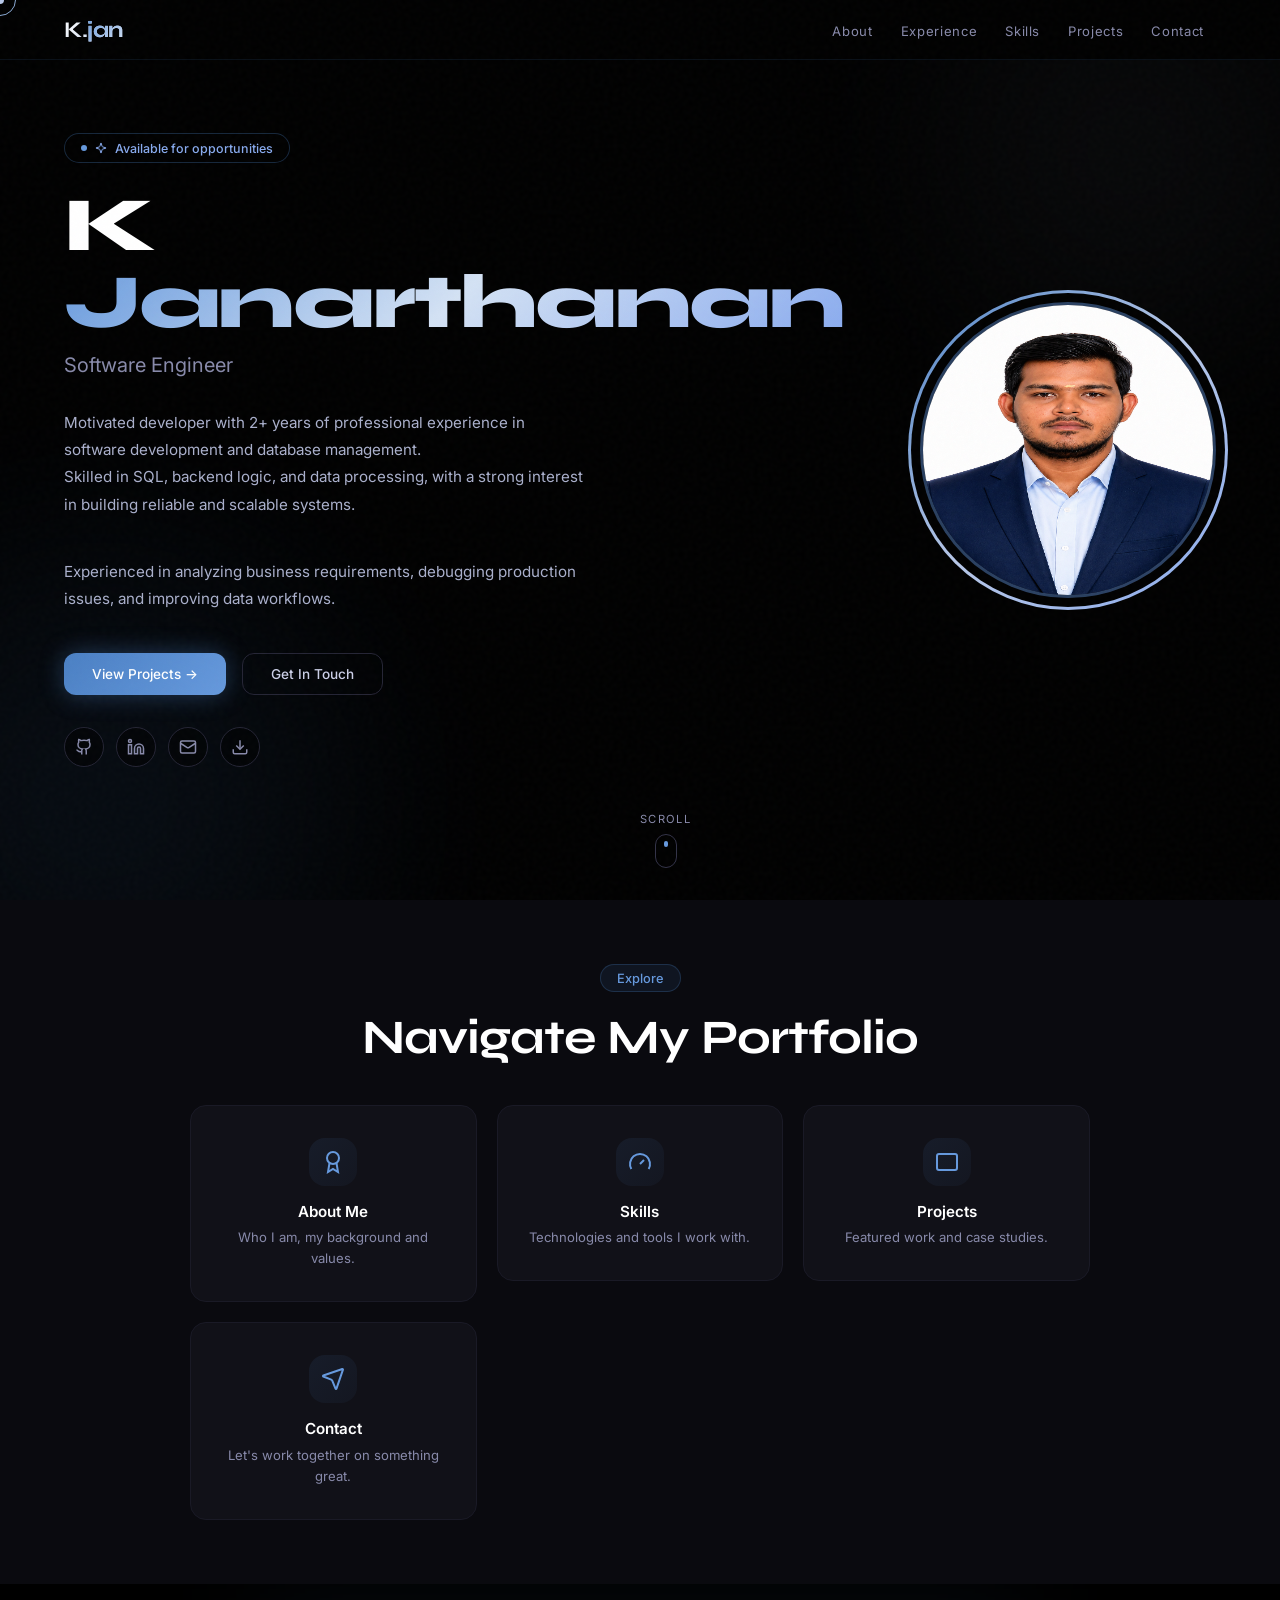
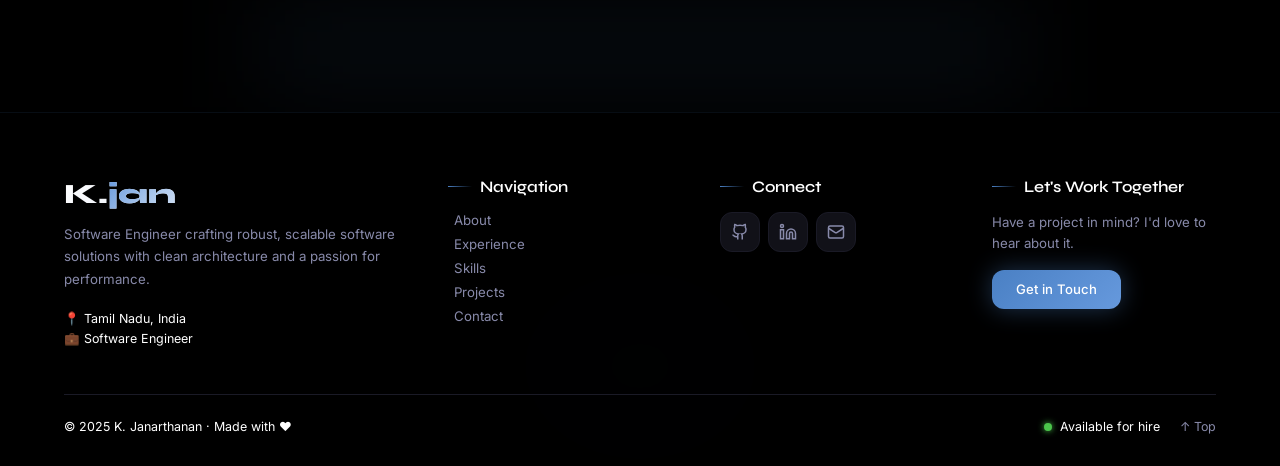
==== commit 991e5120: "Update index.html for image" ====
--- a/index.html
+++ b/index.html
@@ -53,7 +53,7 @@
       </div>
       <div class="hero-avatar-wrap">
         <div class="hero-avatar-ring"><div class="hero-avatar-ring-inner"></div></div>
-        <div class="hero-avatar-img"> <img src="images/profile.PNG"  width="290" height="290" alt="Janarthanan Profile">
+        <div class="hero-avatar-img"> <img src="images/Janarth Image.png"  width="290" height="290" alt="Janarthanan Profile">
         <div class="hero-avatar-badge">
           <svg width="28" height="28" viewBox="0 0 24 24" fill="none" stroke="#4a80c4" stroke-width="2"><path d="M15 22v-4a4.8 4.8 0 0 0-1-3.5c3 0 6-2 6-5.5.08-1.25-.27-2.48-1-3.5.28-1.15.28-2.35 0-3.5 0 0-1 0-3 1.5-2.64-.5-5.36-.5-8 0C6 2 5 2 5 2c-.3 1.15-.3 2.35 0 3.5A5.403 5.403 0 0 0 4 9c0 3.5 3 5.5 6 5.5-.39.49-.68 1.05-.85 1.65-.17.6-.22 1.23-.15 1.85v4"/><path d="M9 18c-4.51 2-5-2-7-2"/></svg>
         </div>
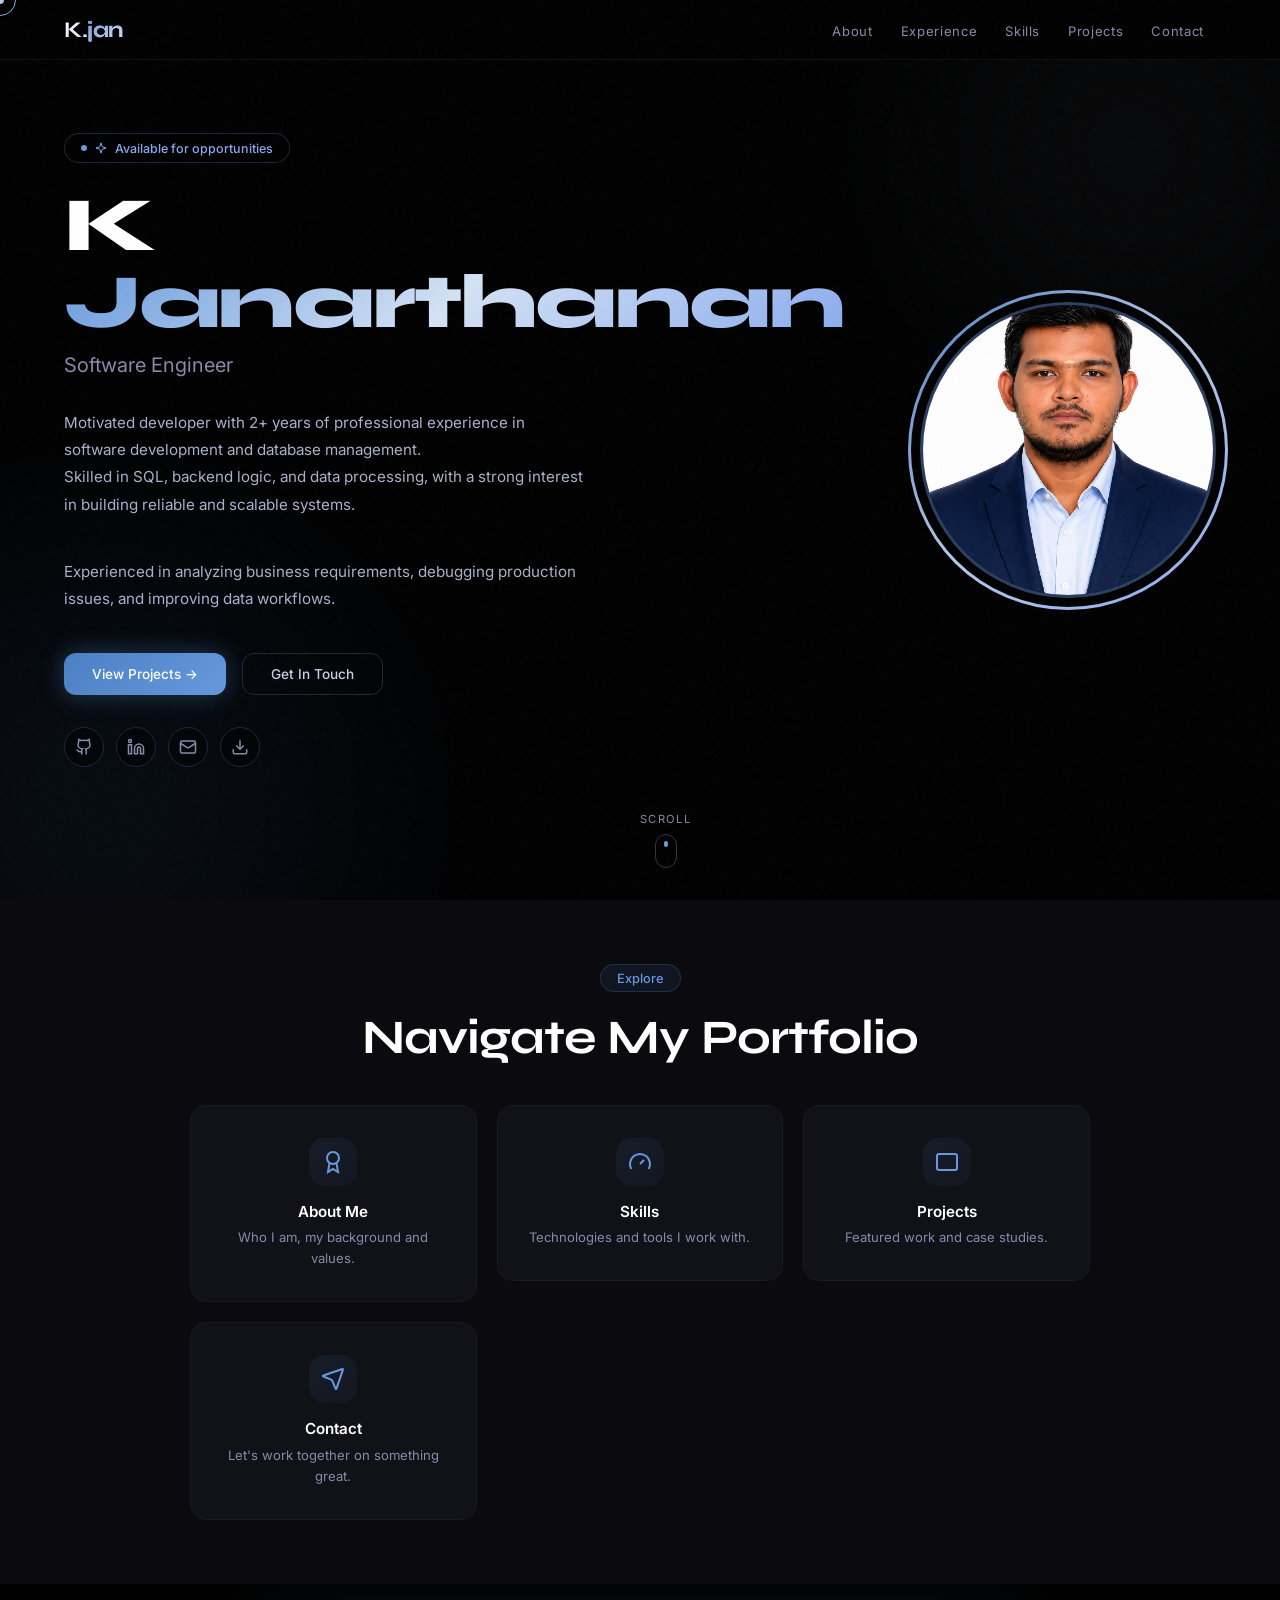
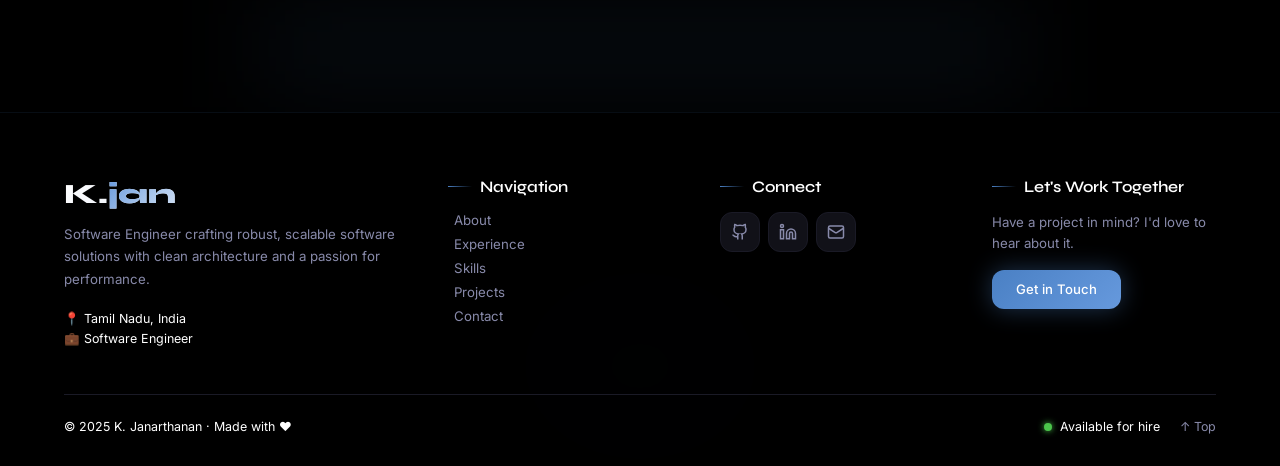
==== commit 1c4bc065: "Update index.html" ====
--- a/index.html
+++ b/index.html
@@ -53,7 +53,7 @@
       </div>
       <div class="hero-avatar-wrap">
         <div class="hero-avatar-ring"><div class="hero-avatar-ring-inner"></div></div>
-        <div class="hero-avatar-img"> <img src="images/Janarth Image.png"  width="290" height="290" alt="Janarthanan Profile">
+        <div class="hero-avatar-img"> <img src="images/Janarth Image.png"  width="400" height="400" alt="Janarthanan Profile">
         <div class="hero-avatar-badge">
           <svg width="28" height="28" viewBox="0 0 24 24" fill="none" stroke="#4a80c4" stroke-width="2"><path d="M15 22v-4a4.8 4.8 0 0 0-1-3.5c3 0 6-2 6-5.5.08-1.25-.27-2.48-1-3.5.28-1.15.28-2.35 0-3.5 0 0-1 0-3 1.5-2.64-.5-5.36-.5-8 0C6 2 5 2 5 2c-.3 1.15-.3 2.35 0 3.5A5.403 5.403 0 0 0 4 9c0 3.5 3 5.5 6 5.5-.39.49-.68 1.05-.85 1.65-.17.6-.22 1.23-.15 1.85v4"/><path d="M9 18c-4.51 2-5-2-7-2"/></svg>
         </div>
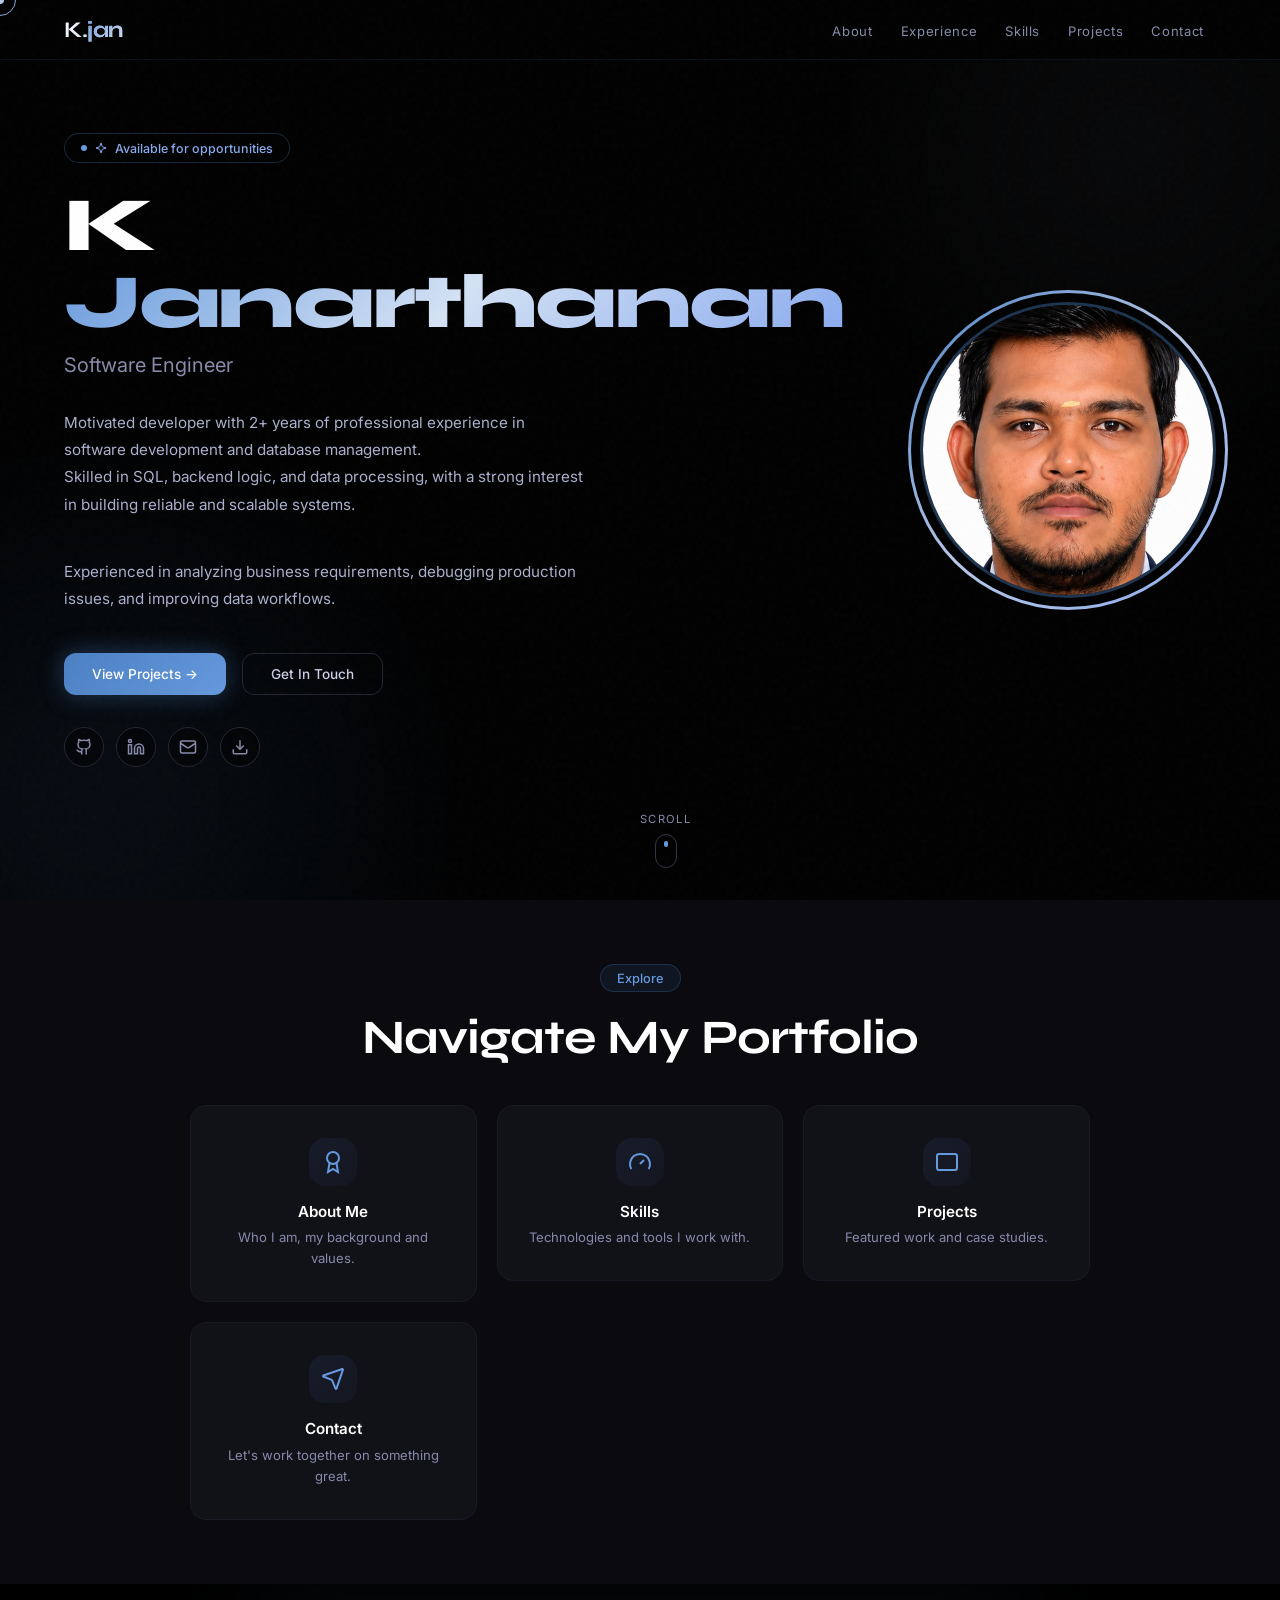
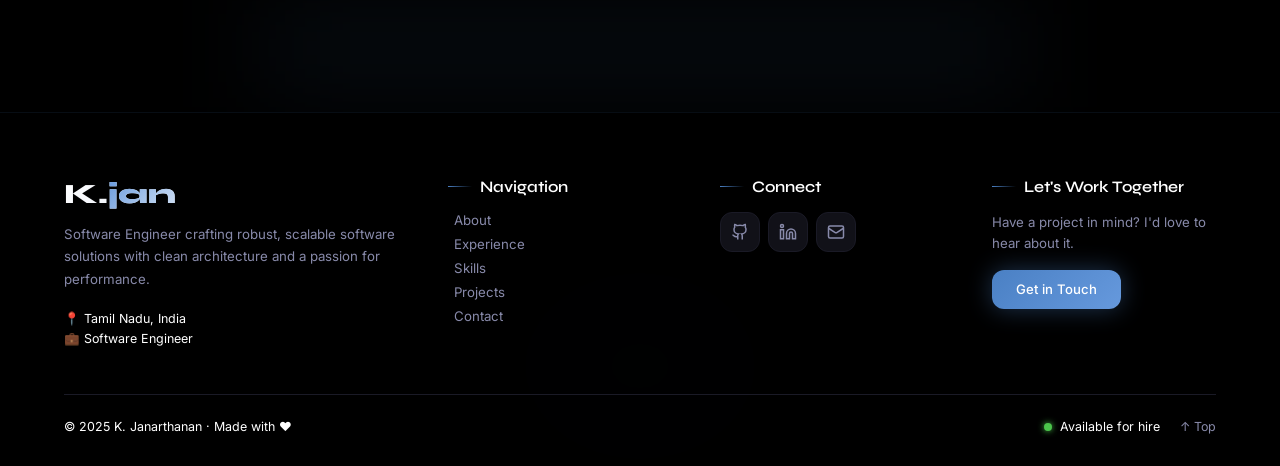
==== commit c40cac2c: "Update index.html" ====
--- a/index.html
+++ b/index.html
@@ -53,7 +53,7 @@
       </div>
       <div class="hero-avatar-wrap">
         <div class="hero-avatar-ring"><div class="hero-avatar-ring-inner"></div></div>
-        <div class="hero-avatar-img"> <img src="images/Janarth Image.png"  width="400" height="400" alt="Janarthanan Profile">
+        <div class="hero-avatar-img"> <img src="images/janarth-face.png"  width="400" height="400" alt="Janarthanan Profile">
         <div class="hero-avatar-badge">
           <svg width="28" height="28" viewBox="0 0 24 24" fill="none" stroke="#4a80c4" stroke-width="2"><path d="M15 22v-4a4.8 4.8 0 0 0-1-3.5c3 0 6-2 6-5.5.08-1.25-.27-2.48-1-3.5.28-1.15.28-2.35 0-3.5 0 0-1 0-3 1.5-2.64-.5-5.36-.5-8 0C6 2 5 2 5 2c-.3 1.15-.3 2.35 0 3.5A5.403 5.403 0 0 0 4 9c0 3.5 3 5.5 6 5.5-.39.49-.68 1.05-.85 1.65-.17.6-.22 1.23-.15 1.85v4"/><path d="M9 18c-4.51 2-5-2-7-2"/></svg>
         </div>
